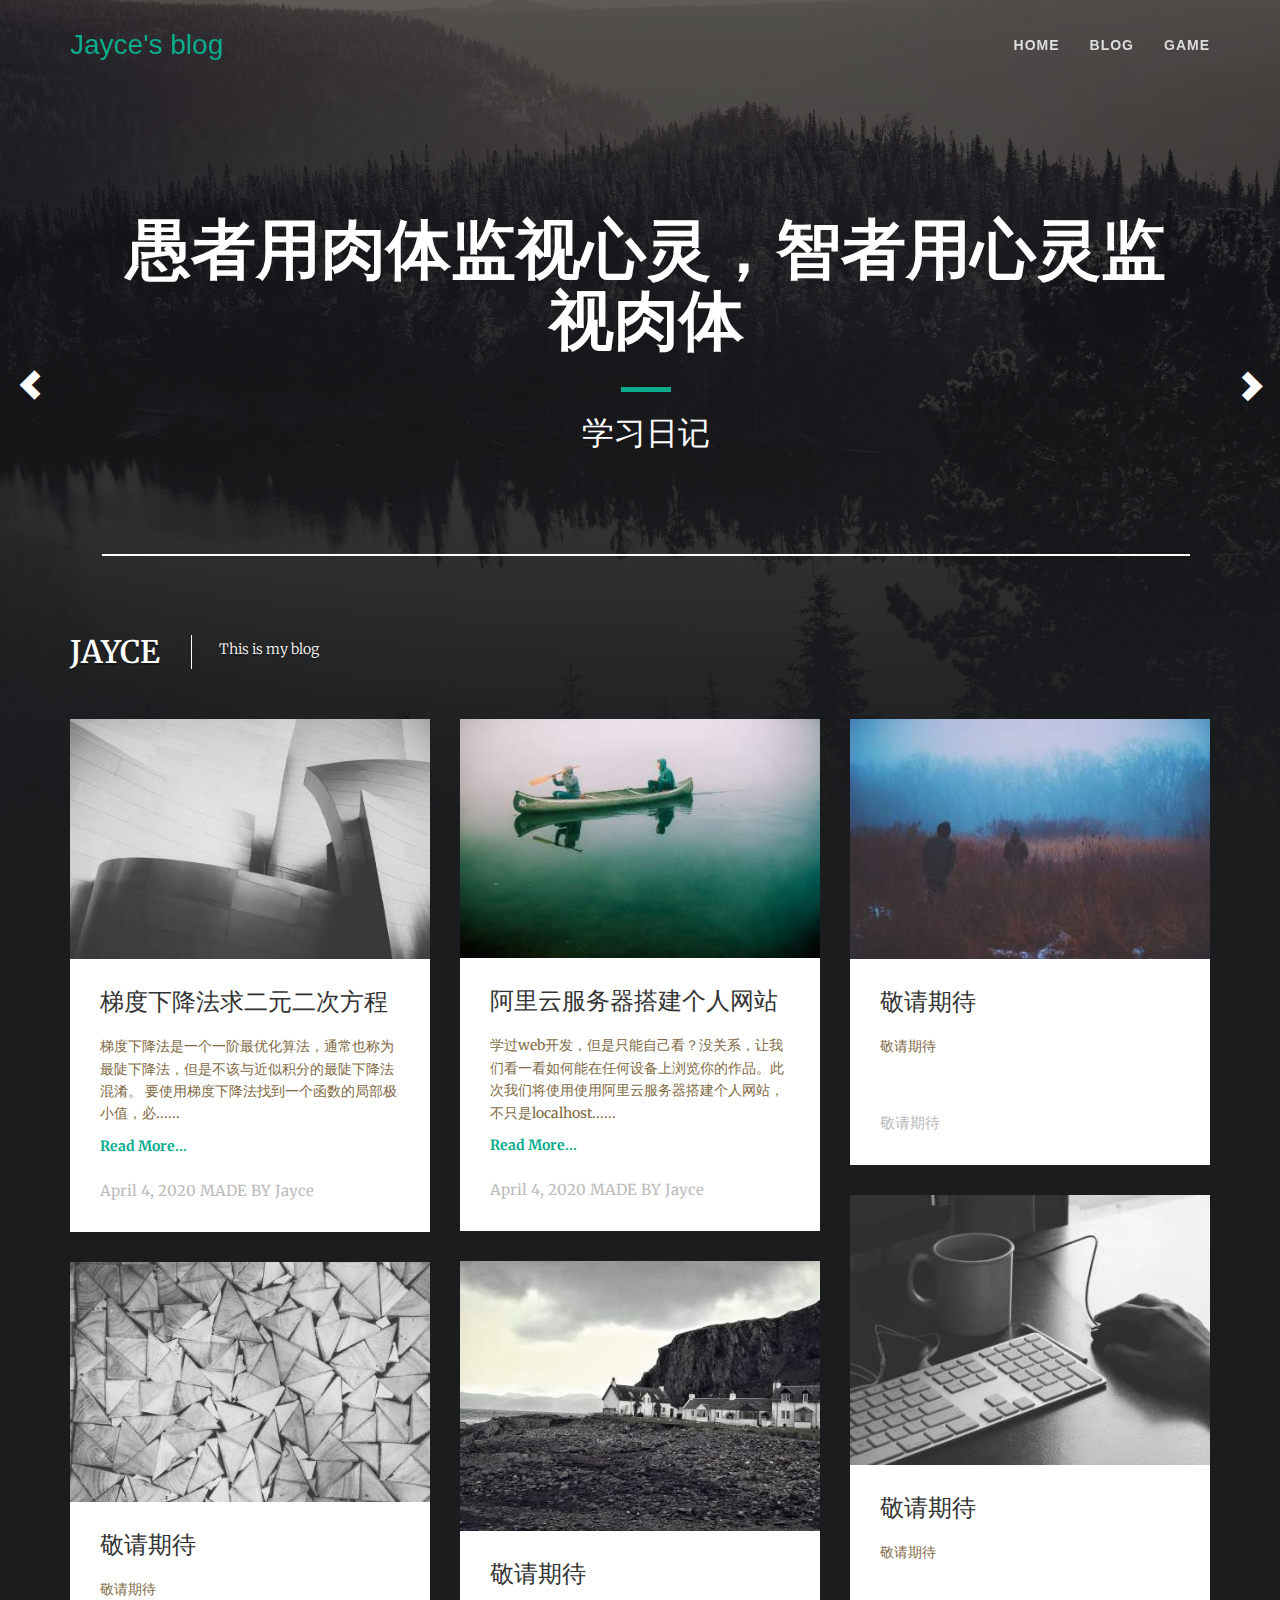
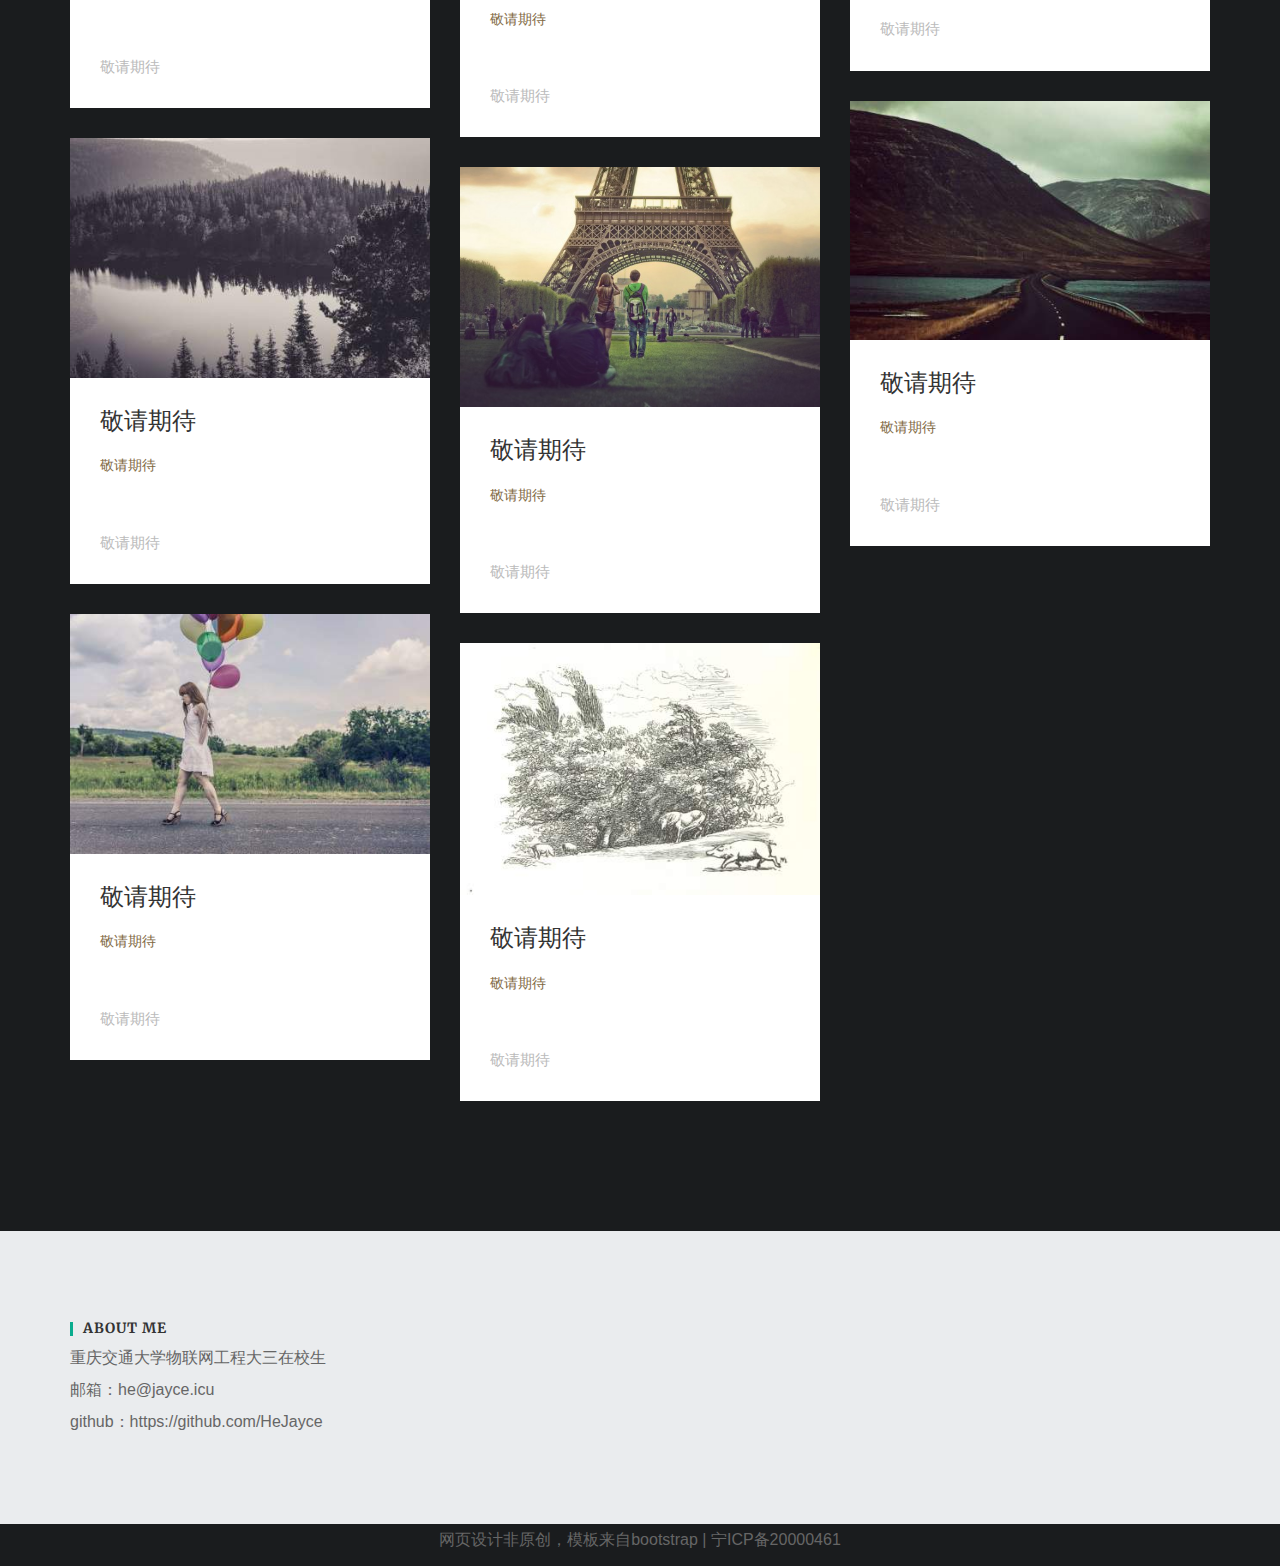
==== index.html @ 43f6f94f "web" ====
<html>
<head>
  <!-- META DATA -->
	<meta charset="utf-8" />
    <meta http-equiv="X-UA-Compatible" content="IE=edge" />
    <meta name="viewport" content="width=device-width, initial-scale=1" />
    <meta name="description" content="Free Bootstrap Themes by HTML5XCSS3 dot com - Free Responsive Html5 Templates">
	<meta name="author" content="#">
	


	<title>Jayce</title>
 
	<link rel="shortcut icon" href="E:\OneDrive - mails.cqjtu.edu.cn\AllCode\web\icon.png">









	
	<!-- Bootstrap Core CSS -->
    <link rel="stylesheet" href="css/bootstrap.min.css"  type="text/css">
	
	<!-- Owl Carousel Assets -->
    <link href="owl-carousel/owl.carousel.css" rel="stylesheet">
    <!-- <link href="owl-carousel/owl.theme.css" rel="stylesheet"> -->
	
	<!-- Custom CSS -->
    <link rel="stylesheet" href="css/style.css">
	
	<!-- Custom Fonts -->
    <link rel="stylesheet" href="font-awesome-4.4.0/css/font-awesome.min.css"  type="text/css">
	<link href='http://fonts.googleapis.com/css?family=Asap:400,700' rel='stylesheet' type='text/css'>
	
	
	<!-- HTML5 Shim and Respond.js IE8 support of HTML5 elements and media queries -->
    <!-- WARNING: Respond.js doesn't work if you view the page via file:// -->
    <!--[if lt IE 9]>
        <script src="js/html5shiv.js"></script>
        <script src="js/respond.min.js"></script>
    <![endif]-->
	
</head>

 <body class="index-page">

	<!-- /////////////////////////////////////////Navigation -->
    <nav class="navbar navbar-default navbar-fixed-top">
        <div class="container">
            <!-- Brand and toggle get grouped for better mobile display -->
            <div class="navbar-header page-scroll">
                <button type="button" class="navbar-toggle" data-toggle="collapse" data-target="#bs-example-navbar-collapse-1">
                    <span class="sr-only">Toggle navigation</span>
                    <span class="icon-bar"></span>
                    <span class="icon-bar"></span>
                    <span class="icon-bar"></span>
                </button>
                <a class="navbar-brand page-scroll" href="index.html">Jayce's blog</a>
            </div>

            <!-- Collect the nav links, forms, and other content for toggling -->
            <div class="collapse navbar-collapse" id="bs-example-navbar-collapse-1">
                <ul class="nav navbar-nav navbar-right">
					<li>
                        <a class="page-scroll" href="index.html">Home</a>
                    </li>
					<li>
                        <a class="page-scroll" href="archive.html">Blog</a>
                    </li>
                    <li>
                        <a class="page-scroll" href="Game/game.html">game</a>
                    </li>
                </ul>
            </div>
            <!-- /.navbar-collapse -->
        </div>
        <!-- /.container-fluid -->
    </nav>
	<!-- Navigation -->

	<!-- CAROUSEL -->
	<div id="carousel-example-generic" class="carousel slide hidden-xs" data-ride="carousel" data-interval="4000">
		<!-- Wrapper for slides -->
		<div class="carousel-inner">
			<div class="item active">
				<img src="images/banner1.jpg" alt="...">
				<!-- Static Header -->
				<div class="container">
				<div class="header-text hidden-xs">
					<div class="col-md-12 text-center">
						<h1>愚者用肉体监视心灵，智者用心灵监视肉体</h1>
						<hr>
						<p><font size="6" face="arial" color="white">学习日记</font></p>
						
	
	
						
					</div>
				</div><!-- /header-text -->
				</div>
			</div>
			<div class="item">
				<img src="images/banner2.jpg" alt="...">
				<!-- Static Header -->
				<div class="header-text hidden-xs">
					<div class="col-md-12 text-center">
						<h1>愚者用肉体监视心灵，智者用心灵监视肉体</h1>
						<hr>
						<p><font size="6" face="arial" color="white">学习日记</font></p>
					</div>
				</div><!-- /header-text -->
			</div>
			
		</div>
		<!-- Controls -->
		<a class="left carousel-control" href="#carousel-example-generic" role="button" data-slide="prev">
			<span class="glyphicon glyphicon-chevron-left"></span>
		</a>
		<a class="right carousel-control" href="#carousel-example-generic" role="button" data-slide="next">
			<span class="glyphicon glyphicon-chevron-right"></span>
		</a>
	</div> <!-- Carousel -->
	
	<header class="container">
		<div class="site-branding">
			<h1 class="site-title">
				<a href="index.html">
					<span>Jayce</span>
				</a>
			</h1>
			<h2 class="site-description">This is my blog</h2>
		</div>
	
	</header>
	
	<!-- /////////////////////////////////////////Content -->










	<div id="page-content">
	
		<!-- ////////////Content Box 01 -->
		<section class="box-content box-1">
			<div class="container">
				<div class="row">
					<div class="col-md-4">
						<div class="box-item">
							<img src="images/13.jpg" class="img-responsive"/>
							<div class="content">
								<h3>梯度下降法求二元二次方程</h3>
								<p>梯度下降法是一个一阶最优化算法，通常也称为最陡下降法，但是不该与近似积分的最陡下降法混淆。 要使用梯度下降法找到一个函数的局部极小值，必......</p>
								<a href="AIweek6.html">Read More...</a>
								<br><br>
								<span>April 4, 2020 MADE BY Jayce</span><br>
							</div>
						</div>
						<div class="box-item">
							<img src="images/1.jpg" class="img-responsive"/>
							<div class="content">
								<h3>敬请期待</h3>
								<p>敬请期待</p>
								<!-- <a href="single.html">Read More...</a> -->
								<br><br>
								<span>敬请期待</span><br>
							</div>
						</div>
						<div class="box-item">
							<img src="images/2.jpg" class="img-responsive"/>
							<div class="content">
								<h3>敬请期待</h3>
								<p>敬请期待</p>
								<!-- <a href="single.html">Read More...</a> -->
								<br><br>
								<span>敬请期待</span><br>
							</div>
						</div>
						<div class="box-item">
							<img src="images/10.jpg" class="img-responsive"/>
							<div class="content">
								<h3>敬请期待</h3>
								<p>敬请期待</p>
								<!-- <a href="single.html">Read More...</a> -->
								<br><br>
								<span>敬请期待</span><br>
							</div>
						</div>
					</div>
					<div class="col-md-4">
						<div class="box-item">
							<img src="images/3.jpg" class="img-responsive"/>
							<div class="content">
								<h3>阿里云服务器搭建个人网站</h3>
								<p>学过web开发，但是只能自己看？没关系，让我们看一看如何能在任何设备上浏览你的作品。此次我们将使用使用阿里云服务器搭建个人网站，不只是localhost......</p>
								<a href="Aliyun.html">Read More...</a>
								<br><br>
								<span>April 4, 2020 MADE BY Jayce</span><br>
							</div>
						</div>
						<div class="box-item">
							<img src="images/4.jpg" class="img-responsive"/>
							<div class="content">
								<h3>敬请期待</h3>
								<p>敬请期待</p>
								<!-- <a href="single.html">Read More...</a> -->
								<br><br>
								<span>敬请期待</span><br>
							</div>
						</div>
						<div class="box-item">
							<img src="images/8.jpg" class="img-responsive"/>
							<div class="content">
								<h3>敬请期待</h3>
								<p>敬请期待</p>
								<!-- <a href="single.html">Read More...</a> -->
								<br><br>
								<span>敬请期待</span><br>
							</div>
						</div>
						<div class="box-item">
							<img src="images/11.jpg" class="img-responsive"/>
							<div class="content">
								<h3>敬请期待</h3>
								<p>敬请期待</p>
								<!-- <a href="single.html">Read More...</a> -->
								<br><br>
								<span>敬请期待</span><br>
							</div>
						</div>
					</div>
					<div class="col-md-4">
						<div class="box-item">
							<img src="images/5.jpg" class="img-responsive"/>
							<div class="content">
								<h3>敬请期待</h3>
								<p>敬请期待</p>
								<!-- <a href="single.html">Read More...</a> -->
								<br><br>
								<span>敬请期待</span><br>
							</div>
						</div>

						<div class="box-item">
							<img src="images/6.jpg" class="img-responsive"/>
							<div class="content">
								<h3>敬请期待</h3>
								<p>敬请期待</p>
								<!-- <a href="single.html">Read More...</a> -->
								<br><br>
								<span>敬请期待</span><br>
							</div>
						</div>
						<div class="box-item">
							<img src="images/7.jpg" class="img-responsive"/>
							<div class="content">
								<h3>敬请期待</h3>
								<p>敬请期待</p>
								<!-- <a href="single.html">Read More...</a> -->
								<br><br>
								<span>敬请期待</span><br>
							</div>
						</div>
					</div>
				</div>
			</div>
		</section>
	</div>
	
	<!-- FOOTER -->
	<footer>
		<div class="wrap-footer">
			<div class="container">
				<div class="row"> 
					<div class="col-footer col-md-3">
						<h2 class="footer-title">About Me</h2>
						<p><font size="3" face="arial" color=#666666>重庆交通大学物联网工程大三在校生</font></p>
						<p><font size="3" face="arial" color=#666666>邮箱：he@jayce.icu</font></p>
						<p><font size="3" face="arial" color=#666666>github：https://github.com/HeJayce</font></p>


					</div>
				</div>
			</div>
		</div>
		
		<div class="container" style="padding: 5px 5px 5px;" >
		<div align="center" style="border:1px ">
			<p><font size="3" face="arial" color=#666666>网页设计非原创，模板来自bootstrap  |   宁ICP备20000461</font></p>
			</div>
	</footer>
  
	<!-- jQuery -->
	<script type="text/javascript" src="js/jquery-2.1.1.js"></script>
	<script type="text/javascript" src="js/bootstrap.min.js"></script>
	
	<!-- Custom Theme JavaScript -->
	<script src="js/agency.js"></script>

	<!-- Plugin JavaScript -->
	<script src="js/jquery.easing.min.js"></script>
	<script src="js/classie.js"></script>
	<script src="js/cbpAnimatedHeader.js"></script>
	
</body>
</html>
---- css/style.css ----
/* ==== Google font ==== */
@import url(https://fonts.googleapis.com/css?family=Merriweather);
@import url(https://fonts.googleapis.com/css?family=Open+Sans);

/* ---------------------------------------------------------------------------- */
/* ------------------------------------Html-Body------------------------------- */
/* ---------------------------------------------------------------------------- */
body {font-family: 'Merriweather', serif;color: #666;background: #1A1C1E;font-size: 14px;line-height: 1.6em;font-weight: 400;position: relative;}
html, body {width:100%; padding:0; margin:0;}

::-moz-selection{background:#000;color:#fff;text-shadow:none}
::selection{background:#000;color:#fff;text-shadow:none}
/* ---------------------------------------------------------------------------- */
/* ---------------------------------------------------------------------------- */
/* ---------------------------------------------------------------------------- */
html { -webkit-text-size-adjust: none;}
.video embed,.video object,.video iframe { width: 100%;  height: auto;}
img{max-width:100%;	height: auto;width: auto\9; /* ie8 */}
figure { margin: 0; }

h1 {font-size: 38px;}
h2 {font-size: 36px;}
h3 {font-size: 32px;}
h4 {font-size: 28px;}
h5 {font-size: 24px;}
h6 {font-size: 20px;}

h1,h2,h3,h4,h5,h6 {font-weight: 600;color: #111;}

p { color:#816943;}

a {
   color: #333;
   -webkit-transition: all .2s ease-in-out;
   -moz-transition: all .2s ease-in-out;
   transition: all .2s ease-in-out;
}

a:hover,
a:focus {text-decoration: underline;color: #333;}

input:not([type]), input[type="color"], input[type="email"], input[type="number"], input[type="password"], input[type="tel"], input[type="url"], input[type="text"], input[type="search"], textarea, .form-control, select {
    border: 2px solid #E7E7E7;
    border-radius: 0 0 0 0;
    box-shadow: none;
    color: #999999;
    display: block;
    font-size: 14px;
    font-weight: normal;
    height: 40px;
    line-height: 1.2;
    margin: 10px 0;
    outline: medium none;
    padding: 5px 10px 0;
    transition: border-color 0.2s ease-in-out 0s, color 0.2s ease-in-out 0s;
    width: 100%;
	background-color: transparent;
    border: 2px solid #444444;
}

.f-right{float: right;}
.f-left{float: left;}
.t-center{text-align: center; margin: 0 auto;}
.t-right{text-align: right;}
.t-left{text-align: left;}

.post{}
.post:after, .post:before, article:after, article:before, section:after, section:before{clear: both; content: '\0020'; display: block; visibility: hidden; width: 0; height: 0;}

.clear{content: "\0020"; display: block; height: 0; clear: both; visibility: hidden; }
.clearfix:after, .clearfix:before{clear: both; content: '\0020'; display: block; visibility: hidden; width: 0; height: 0;}
.copyrights{
	text-indent:-9999px;
	height:0;
	line-height:0;
	font-size:0;
	overflow:hidden;
}
.no-gutter > [class*=col-] {
    padding-right: 0;
    padding-left: 0;
}

.text-primary {
    color: #0AAC8E;
}

hr{max-width: 50px;
    border-color: #0AAC8E;
    border-width: 5px;}

/* ---------------------------------------------------------------------------- */
/* ----------------------------------Navbar------------------------------------ */
/* ---------------------------------------------------------------------------- */
.navbar-default .navbar-nav > .active > a, .navbar-default .navbar-nav > .active > a:hover, .navbar-default .navbar-nav > .active > a:focus{background: none;}
.navbar-default {border-color: transparent;background-color: #222;}
.navbar-default .navbar-brand {font-family: Helvetica,Arial,cursive;color: #0AAC8E;}
.navbar-default .navbar-brand:hover,
.navbar-default .navbar-brand:focus,
.navbar-default .navbar-brand:active,
.navbar-default .navbar-brand.active {color: #fec503;}

.navbar-default .navbar-collapse {border-color: rgba(255,255,255,.02);}

.navbar-default .navbar-toggle {border: none;background-color: #0AAC8E;}
.navbar-default .navbar-toggle span.icon-bar{background-color: #fff;}
.navbar-default .navbar-toggle:hover,
.navbar-default .navbar-toggle:focus {background-color: #0AAC8E;}

.navbar-default .nav li a {text-transform: uppercase;font-family: Helvetica,Arial,sans-serif;font-weight: bold;letter-spacing: 1px;color: #ddd;}
.navbar-default .nav li a:hover,
.navbar-default .nav li a:focus {outline: 0;color: #fff;}

.navbar-default .navbar-nav>.active>a {border-radius: 0;color: #ddd;background: none;}
.navbar-default .navbar-nav>.active>a:hover,
.navbar-default .navbar-nav>.active>a:focus {}

@media(min-width:768px) {
    .navbar-default {
        padding: 20px 0;
        border: 0;
        background-color: transparent;
        -webkit-transition: padding .3s;
        -moz-transition: padding .3s;
        transition: padding .3s;
    }

    .navbar-default .navbar-brand {
        font-size: 2em;
        -webkit-transition: all .3s;
        -moz-transition: all .3s;
        transition: all .3s;
    }
    .navbar-default.navbar-shrink {
        padding: 0;
        background-color: rgba(0, 0, 0, 0.9);
    }
	
	.navbar-default.navbar-shrink .nav li a{color: #ddd;}
	.navbar-default.navbar-shrink .nav li a:hover,
	.navbar-default.navbar-shrink .nav li a:focus
	{color: #fff;}
	
    .navbar-default.navbar-shrink .navbar-brand {
        font-size: 1.5em;
    }
}

/* Carousel Styles */
.carousel-inner {position: relative;z-index: -1;}
.carousel-inner::before{background: rgba(0, 0, 0, 0.6) linear-gradient(transparent, #1a1c1e) repeat scroll 0 0;bottom: 0;content: "";display: block;height: 100%;left: 0;position: absolute;width: 100%;z-index: 10;}
.carousel-inner img {width: 100%;}

.carousel-control {width: 0;}
.carousel-control.left,
.carousel-control.right {opacity: 1;filter: alpha(opacity=100);background-image: none;background-repeat: no-repeat;text-shadow: none;}
.carousel-control .glyphicon-chevron-left, 
.carousel-control .glyphicon-chevron-right, 
.carousel-control .icon-prev, 
.carousel-control .icon-next {position: absolute;top: 45%;z-index: 5;display: inline-block;}
.carousel-control .glyphicon-chevron-left,
.carousel-control .icon-prev {left: 30px;}
.carousel-control .glyphicon-chevron-right,
.carousel-control .icon-next {right: 30px;}
.carousel-control.left span:hover,
.carousel-control.right span:hover {opacity: .7;filter: alpha(opacity=70);}


.carousel-inner > .item {margin-left:0;margin-top:0;margin-bottom:0;padding-left: 0;width: 100%;height: auto;}
.carousel-inner > .item > img,
.carousel-inner > .item > a > img {display: block;max-width: 100%;height: auto;margin-left:0;padding-left: 0;}

/* Carousel Header Styles */
.header-text {position: absolute;top: 25%;left: 8%;right: auto;width: 85%;color: #fff;z-index: 9999;border-bottom: 2px solid #fff;padding-bottom: 60px;}
.header-text h1{margin-top: 0;margin-bottom: 0;text-transform: uppercase;font-weight: 700;color: #fff;font-size: 65px;}
.header-text hr{margin: 30px auto;}
.header-text p{ margin-bottom: 50px;font-size: 18px;font-weight: 300;color: rgba(255,255,255,.7);}
.header-text .btn-primary{background-color: #0AAC8E;border:none;padding: 10px 20px;}


/* ---------------------------------------------------------------------------- */
/* ----------------------------------Header------------------------------------ */
/* ---------------------------------------------------------------------------- */	
.sub-page header{min-height: 250px;padding: 130px 7px 0;}
.index-page header{margin-top: -220px;margin-bottom: 250px;}
@media(max-width:767px){
	.index-page header{margin-top: 130px;margin-bottom: 0px;}
}
.site-branding {
    display: inline-block;
    float: left;
    margin: 0;
}
h2.site-description {
    margin: 7px;
    padding-left: 1.2em;
	font-size: 14px;
	font-weight: 300;
}
.site-title, .site-description {
    display: inline-block;
    margin: 0;
    vertical-align: top;
	text-shadow: 0 2px 0 rgba(0, 0, 0, 0.4);
	color: #fff;
}
h1.site-title{font-size: 31px;text-transform: uppercase;color: #fff;border-right: 1px solid #fff;padding-right: 1em;}
h1.site-title a{color: #fff;margin: 0;}
h1.site-title a:hover {text-decoration: none;}

.social-links{float: right;}
.social-links i.fa{color: #fff;text-shadow: 0 2px 0 rgba(0, 0, 0, 0.4);font-size: 27px;margin: 0 4px;}

/* ---------------------------------------------------------------------------- */
/* ---------------------------------Content------------------------------------ */
/* ---------------------------------------------------------------------------- */	
#page-content{}

/* ---HomePage--- */
.index-page .box-content {padding: 100px 0;}
.index-page .box-content.box-1 {margin-top: -300px;}
@media(max-width:767px){
	.index-page .box-content.box-1 {margin-top: 0;}
}
.box-content.box-1 .box-item{background-color: #fff;margin: 0 auto 30px;max-width: 500px;}
.box-content.box-1 .box-item:hover img{opacity: 0.9;} 
.box-content.box-1 .box-item .content{padding: 10px 30px 30px;} 
.box-content.box-1 .box-item img {width: 100%;}
.box-content.box-1 .box-item a{color: #0aac8e;font-weight: bold;}
.box-content.box-1 .box-item .content h3{font-weight: 500;color: #333;font-size: 24px;margin-bottom: 20px;} 
.box-content.box-1 .box-item .content span{color: #bbb;font-size: 15px;}

/* ----------------- */
/* ---MainContent--- */
#main-content {margin: 0 0 80px;background: #fff;}
@media(max-width:767px){
}

article{}
article:after, article:before{clear: both; content: '\0020'; display: block; visibility: hidden; width: 0; height: 0;}
article .info {margin: 5px 0 10px 0;}
article .info span{display: block;}
article .info a{color: #17B3E8;text-decoration: none;}
article .info a:hover {color:#000;}
article h1 {font-size: 30px;}
article h2 {font-size: 22px;}
article img{width:auto;}
article .art-content{padding: 50px;}

/* ----------------- */
/* -----SideBar----- */
#sidebar{}

.widget{padding: 50px;}
.widget:after, .widget:before{clear: both; content: '\0020'; display: block; visibility: hidden; width: 0; height: 0;}
.widget ul li{list-style:none;}
.widget .heading { margin: 20px 0;}
.widget .heading h4 {font-size: 25px;}
.widget .content {margin-top:30px;}

.wid-related {}
.wid-related h4{font-weight: 500;font-size: 20px;}

/* ---------------------------------------------------------------------------- */
/* ----------------------------------Footer------------------------------------ */
/* ---------------------------------------------------------------------------- */
footer{color: #444;font-size: 13px;}
footer ul {padding: 0;margin-top: 10px;}
footer ul li{list-style: none;}
footer a {color: #444;}
footer a:hover {color: #fff;text-decoration: underline;}	

footer .col-footer{margin: 20px 0 30px;}

footer .wrap-footer{padding:50px 0; background-color:#EAECEE;}
footer .bottom-footer{background-color: #EAECEE;color: #fff;text-align: center;padding: 40px 0px 70px;}
footer .bottom-footer a{font-weight: bold;}
footer .bottom-footer a:hover{color: #444;}
footer ul.social-buttons li a{display: block;width: 35px;height: 35px;border-radius: 100%;font-size: 20px;color: #222;background-color: #fff;transition-duration: 0.4s;}
footer ul.social-buttons li a:hover{background-color: #0aac8e;color: #fff;}
footer ul.social-buttons li a i{margin-top: 7px;}

.footer-title:before {background-color: #0aac8e;content: "";height: 1em;left: 0;margin-top: -0.5em;position: absolute;top: 50%;width: 3px;}
.footer-title {display: block;font-weight: bold;letter-spacing: 1px;margin-top: -5px;padding-left: 13px;position: relative;text-transform: uppercase;font-size: 14px;color: #333;margin-top: 20px;}

.footer-tags a{color: #444; border: 1px solid #444; padding: 4px 10px;line-height: 2.4;font-size: 13px;text-transform: capitalize;}
.footer-tags a:hover{color: #fff;text-decoration: none;background: #0aac8e;border: 1px solid #0aac8e;}

.widget_recent_entries li{
    border-bottom: 1px solid rgba(255, 255, 255, 0.1);
    color: #999999;
    font-size: 11px;
    margin-bottom: 0;
    padding: 15px 0 16px;
    text-transform: uppercase;
}
 .widget_recent_entries li a:before {
    content: "";
    font-family: "FontAwesome";
    left: 0;
    line-height: 1;
    margin-top: -5px;
    position: absolute;
    top: 50%;
}
.widget_recent_entries li a {font-weight:bold;text-transform:uppercase;color: #444;display:inline-block;position:relative;padding-left:14px;letter-spacing:1px;font-size: 10px;}
/* ---------------------------------------------------------------------------- */
/* -------------------------------------Contact-------------------------------- */
/* ---------------------------------------------------------------------------- */
.contact h2{font-size: 34px; font-weight: 500;letter-spacing: 3px;padding-top: 20px ;text-align: center;}

#contact_form {padding:25px;}

#ff label {cursor:pointer;margin:px 0;display:block;font-weight:bold;}
#ff input {display:block;width:100%;color:#000;padding:10px;margin: 5px 0 25px 0;}
#ff textarea {display:block;width:100%;height:200px;background-color:#fff; color:#000;padding:10px;margin: 5px 0 25px 0;}

#ff .sendButton {border: none;cursor:pointer;background-color: #000;-webkit-border-radius:3px;-moz-border-radius:3px;border-radius:3px;;width:100px;color:#ffffff;}
#ff .sendButton:hover {background-color: #333;}

.message{text-align: center;margin: 50px 0;}
.message .wrap{	padding: 50px; background: #ffffff; border: 1px solid #333333;display: inline-block;border-radius: 5px;-webkit-border-radius: 5px;-moz-border-radius: 5px;-khtml-border-radius: 5px;}
.message .back{margin-top: 30px;}

/* ---------------------------------------------------------------------------- */
/* ------------------------------------Button---------------------------------- */
/* ---------------------------------------------------------------------------- */
.btn {
	border-radius: 2px;
	position: relative;
	display: inline-block;
	outline: none;
	color: #fff;
	text-decoration: none;
	text-transform: uppercase;
	letter-spacing: 1px;
	font-weight: 400;	
	text-shadow: 0 0 1px rgba(255,255,255,0.3);
	font-size: 13px;
}
a.btn:focus{outline: 0;}

.btn-skin {padding: 7px 20px;line-height: 26px;font-weight: bold;color: #fff;background-color: #0AAC8E;}

/* ---------------------------------------------------------------------------- */
/* ----------------------------------Background gradients---------------------------------- */
/* ---------------------------------------------------------------------------- */
.site-gradients figure:before { background-color: #000; }
.site-gradients-media:before{
	background: transparent;
	background: -webkit-linear-gradient(       top, rgba(26,28,30, 0) 0%, #1a1c1e 100% );
	background:         linear-gradient( to bottom, rgba(26,28,30, 0) 0%, #1a1c1e 100% );
}
.site-gradients-media{
	position: absolute;
	width: 100%;
	max-width: 100%;
	max-height: 100%; /* the banner will be the height of the screen size due to fixed positioning */
	left: 0;
	top: 0;
	overflow: hidden;
	z-index: -1;
}
.site-gradients-media:before{
	content: '';
	position: absolute;
	display: block;
	width: 100%;
	height: 62%;
	left: 0;
	bottom: 0;
	z-index: 1;
}
.site-gradients figure {
	position: relative;
	z-index: 0;
}
.site-gradients figure:before {
	content: '';
	position: absolute;
	display: block;
	width: 100%;
	height: 100%;
	left: 0;
	top: 0;
	opacity: .4;
	z-index: 1;
}

.site-gradients img {
	position: relative;
	width: 100%;
	height: auto;
	z-index: 0;
}
.site-gradients img {
	top: -20px;
	-webkit-transform: scaleX(-1);
	   -moz-transform: scaleX(-1);
		-ms-transform: scaleX(-1);
			transform: scaleX(-1);
	-webkit-filter: blur(10px) grayscale(100%) contrast(66%);
	   -moz-filter: blur(10px) grayscale(100%) contrast(66%);
		-ms-filter: blur(10px) grayscale(100%) contrast(66%);
			filter: blur(10px) grayscale(100%) contrast(66%);
	filter:progid:DXImageTransform.Microsoft.Blur(PixelRadius='10');
	filter: url('data:image/svg+xml;utf8,<svg xmlns="http://www.w3.org/2000/svg"><filter id="blur-grayscale-contrast"><feGaussianBlur stdDeviation="10" /><feColorMatrix type="matrix" values="0.3333 0.3333 0.3333 0 0 0.3333 0.3333 0.3333 0 0 0.3333 0.3333 0.3333 0 0 0 0 0 1 0" /><feComponentTransfer><feFuncR type="linear" slope=".66" intercept="-(0.5 * .66) + 0.5" /><feFuncG type="linear" slope=".66" intercept="-(0.5 * .66) + 0.5" /><feFuncB type="linear" slope=".66" intercept="-(0.5 * .66) + 0.5" /></feComponentTransfer></filter></svg>#blur-grayscale-contrast'); /* Firefox */
}
/* ---------------------------------------------------------------------------- */
/* --------------------------------Google-Map---------------------------------- */
/* ---------------------------------------------------------------------------- */
.maps iframe{
    pointer-events: none;
}
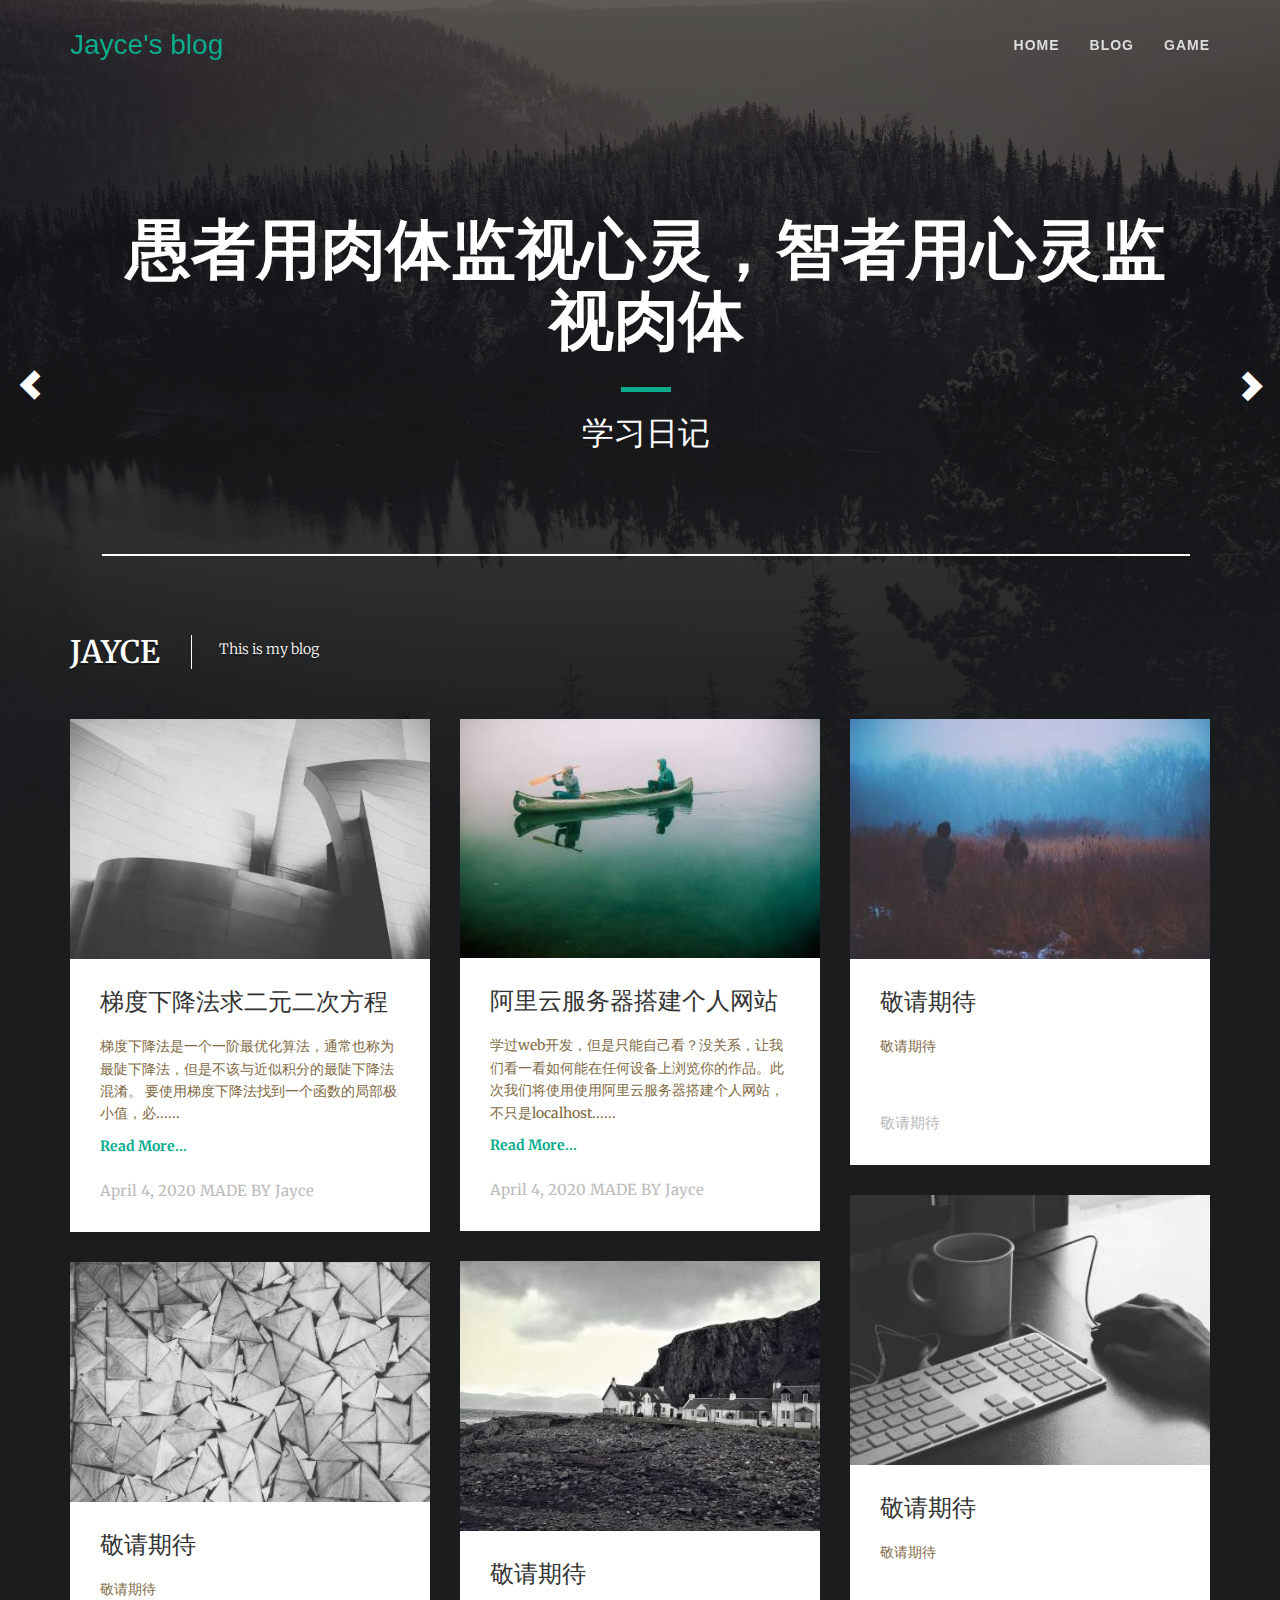
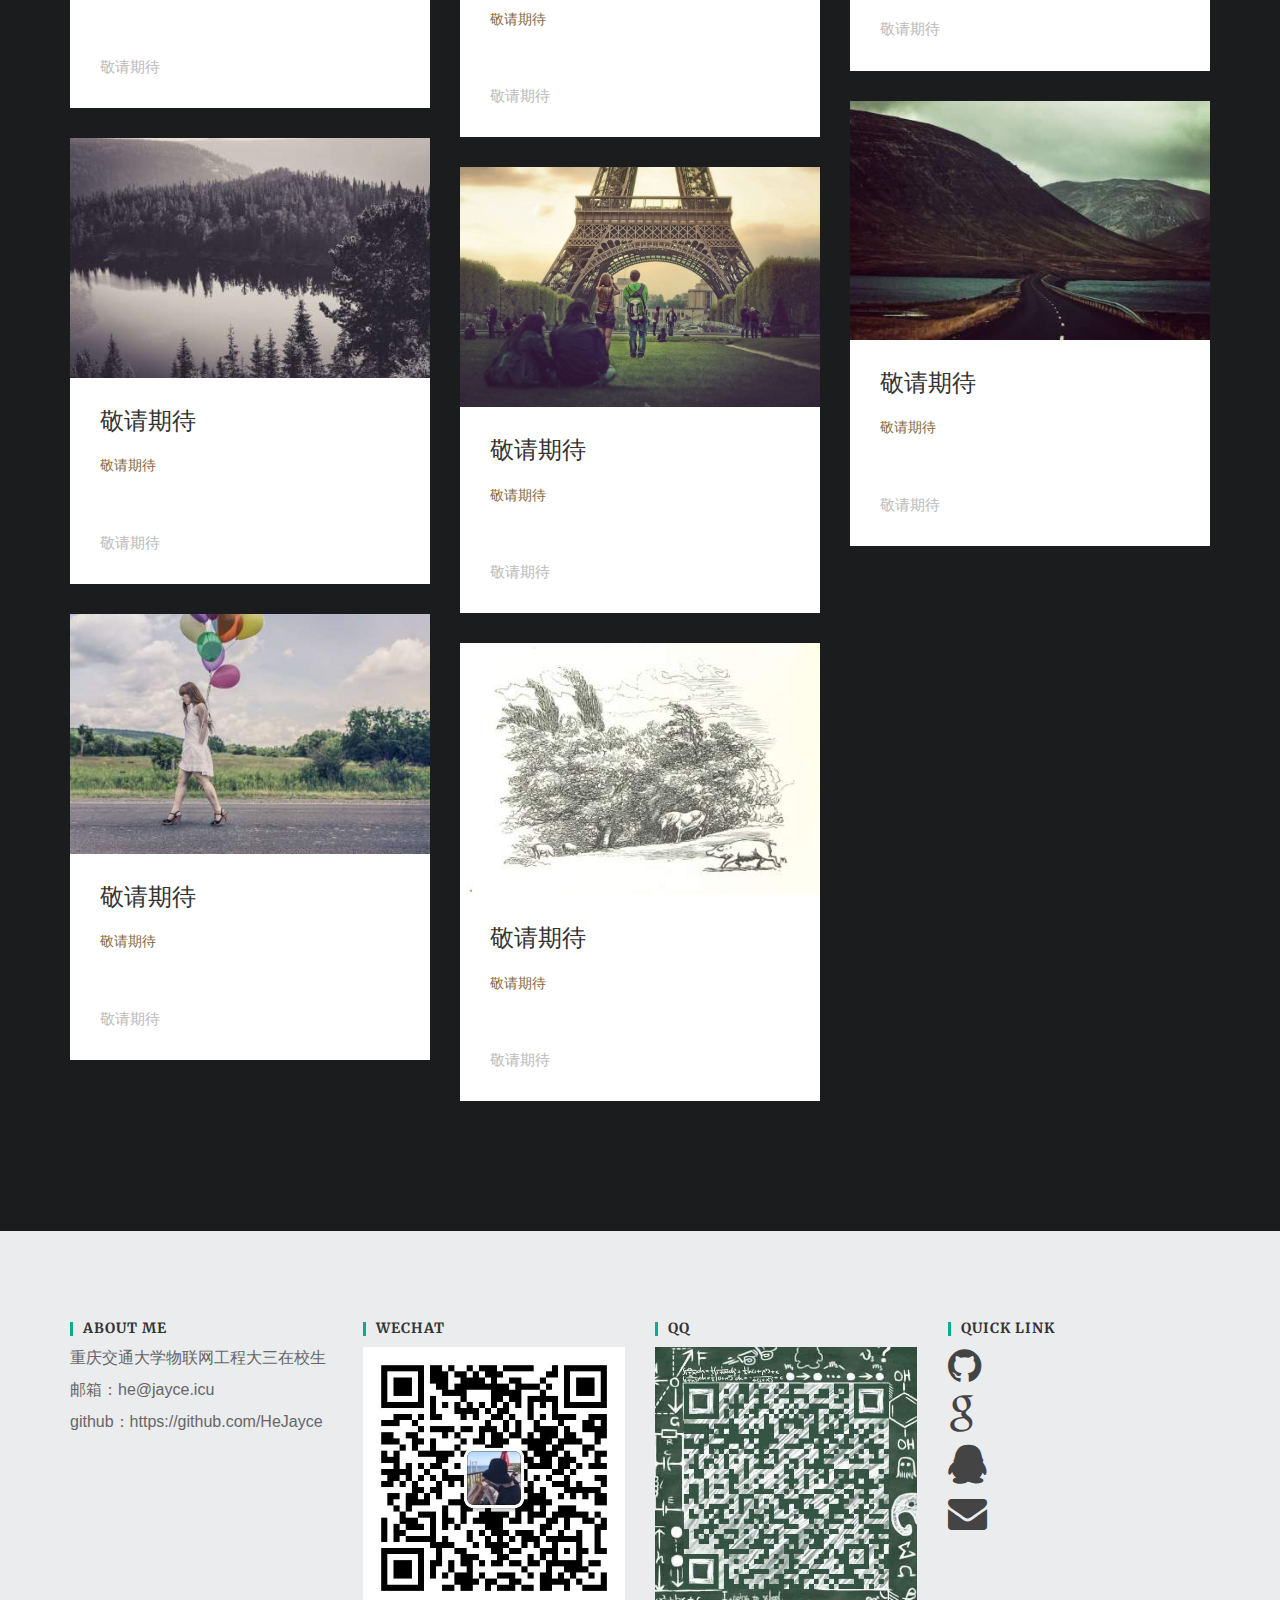
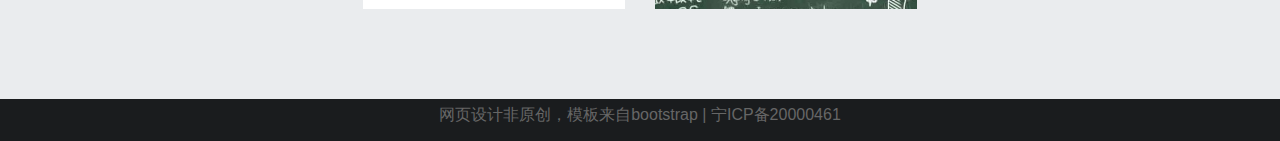
==== commit 4f7073b6: "web" ====
--- a/index.html
+++ b/index.html
@@ -11,15 +11,7 @@
 
 	<title>Jayce</title>
  
-	<link rel="shortcut icon" href="E:\OneDrive - mails.cqjtu.edu.cn\AllCode\web\icon.png">
-
-
-
-
-
-
-
-
+	<link rel="shortcut icon" href="icon.png">
 
 	
 	<!-- Bootstrap Core CSS -->
@@ -72,7 +64,7 @@
                         <a class="page-scroll" href="archive.html">Blog</a>
                     </li>
                     <li>
-                        <a class="page-scroll" href="Game/game.html">game</a>
+                        <a class="page-scroll" href="game/game.html">game</a>
                     </li>
                 </ul>
             </div>
@@ -283,11 +275,27 @@
 				<div class="row"> 
 					<div class="col-footer col-md-3">
 						<h2 class="footer-title">About Me</h2>
-						<p><font size="3" face="arial" color=#666666>重庆交通大学物联网工程大三在校生</font></p>
+						<p><font size="3" face="arial" color=#666666>重庆交通大学物联网工程大三在校生                                                                 </font></p>
 						<p><font size="3" face="arial" color=#666666>邮箱：he@jayce.icu</font></p>
 						<p><font size="3" face="arial" color=#666666>github：https://github.com/HeJayce</font></p>
-
-
+						
+
+					</div>
+					<div class="col-footer col-md-3">
+						<h2 class="footer-title">WECHAT</h2>
+				        <p><img src="blogpic\QQ图片20200414230413.jpg"></p>
+
+					</div>
+					<div class="col-footer col-md-3">
+						<h2 class="footer-title">QQ</h2>
+						<p><img src="blogpic\QQ图片20200414231154.jpg"></p>
+					</div>
+					<div class="col-footer col-md-3">
+						<h2 class="footer-title">Quick link						</h2>
+						<p><a href="https://github.com/HeJayce"><i class="fa fa-github fa-3x"></i></a></p>
+						<p><a href="https://www.google.com"><i class="fa fa-google fa-3x"></i></a></p>
+						<p><a href="tencent://message/?uin=1372712847&Site=1372712847&menu=yes"><i class="fa fa-qq fa-3x"></i></a></p>
+						<p><a href="mailto:he@jayce.icu"><i class="fa fa-envelope fa-3x"></i></a></p>
 					</div>
 				</div>
 			</div>
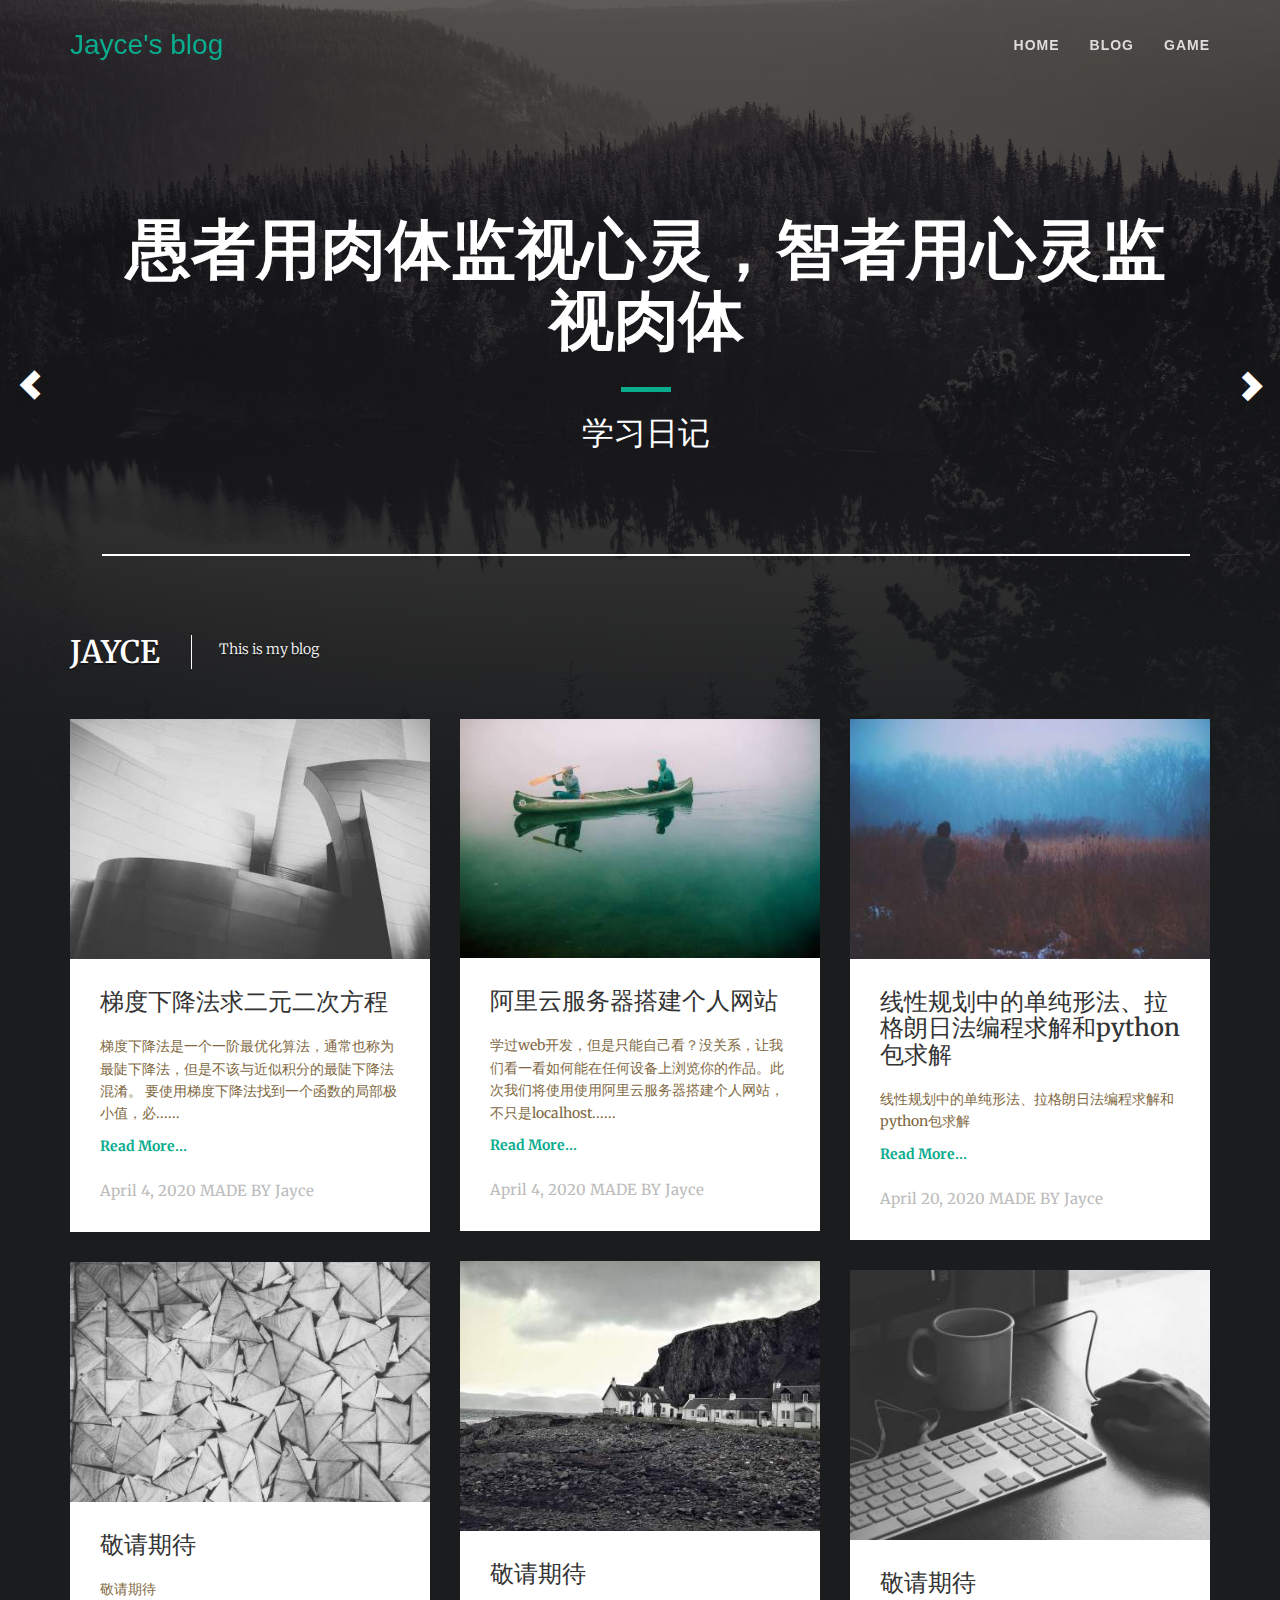
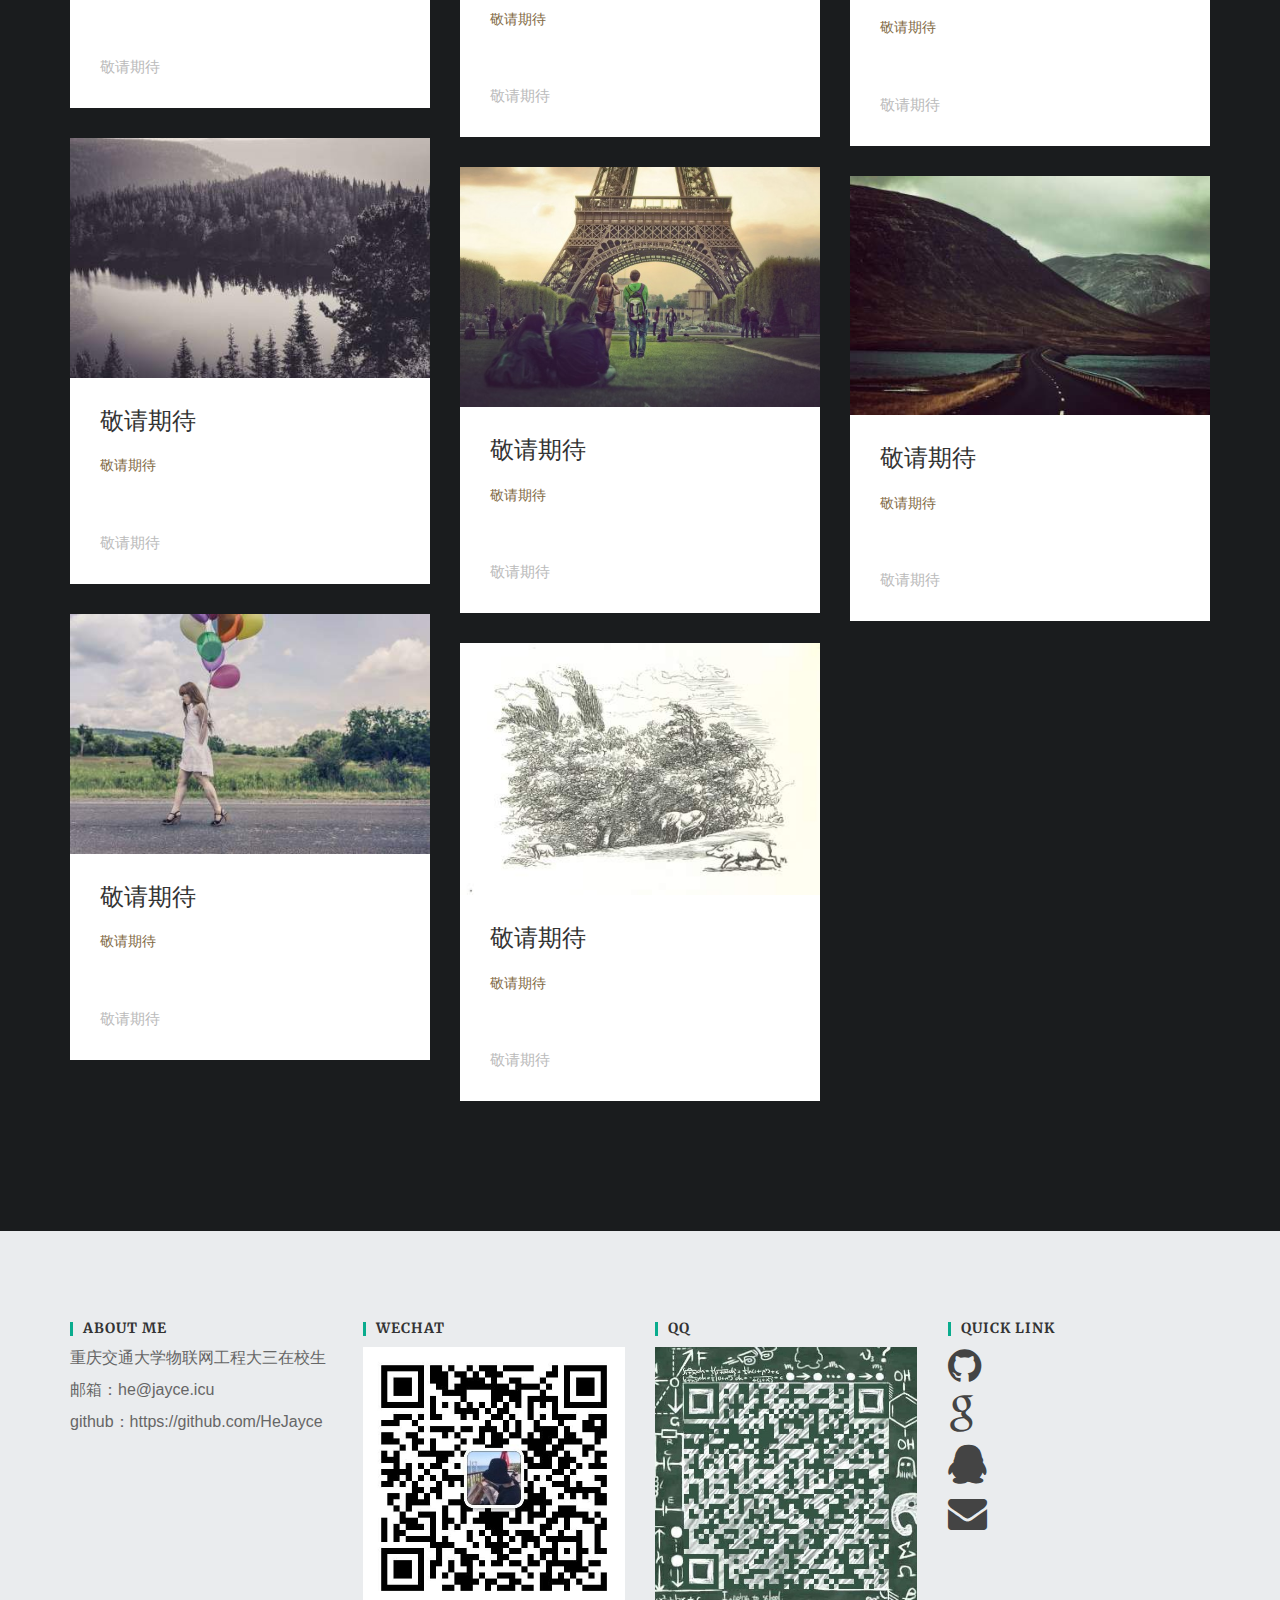
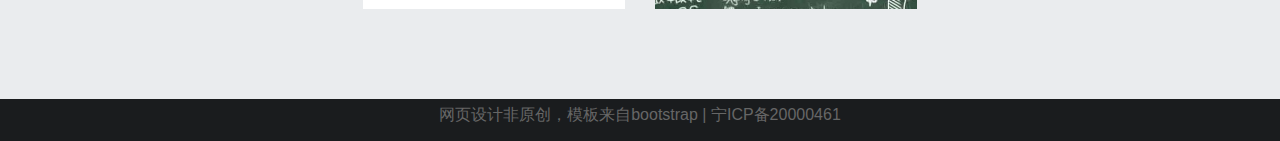
==== commit c5576683: "web" ====
--- a/index.html
+++ b/index.html
@@ -234,11 +234,11 @@
 						<div class="box-item">
 							<img src="images/5.jpg" class="img-responsive"/>
 							<div class="content">
-								<h3>敬请期待</h3>
-								<p>敬请期待</p>
-								<!-- <a href="single.html">Read More...</a> -->
-								<br><br>
-								<span>敬请期待</span><br>
+								<h3>线性规划中的单纯形法、拉格朗日法编程求解和python包求解</h3>
+								<p>线性规划中的单纯形法、拉格朗日法编程求解和python包求解</p>
+								<a href="AIweek9.html">Read More...</a>
+								<br><br>
+								<span>April 20, 2020 MADE BY Jayce</span><br>
 							</div>
 						</div>
 
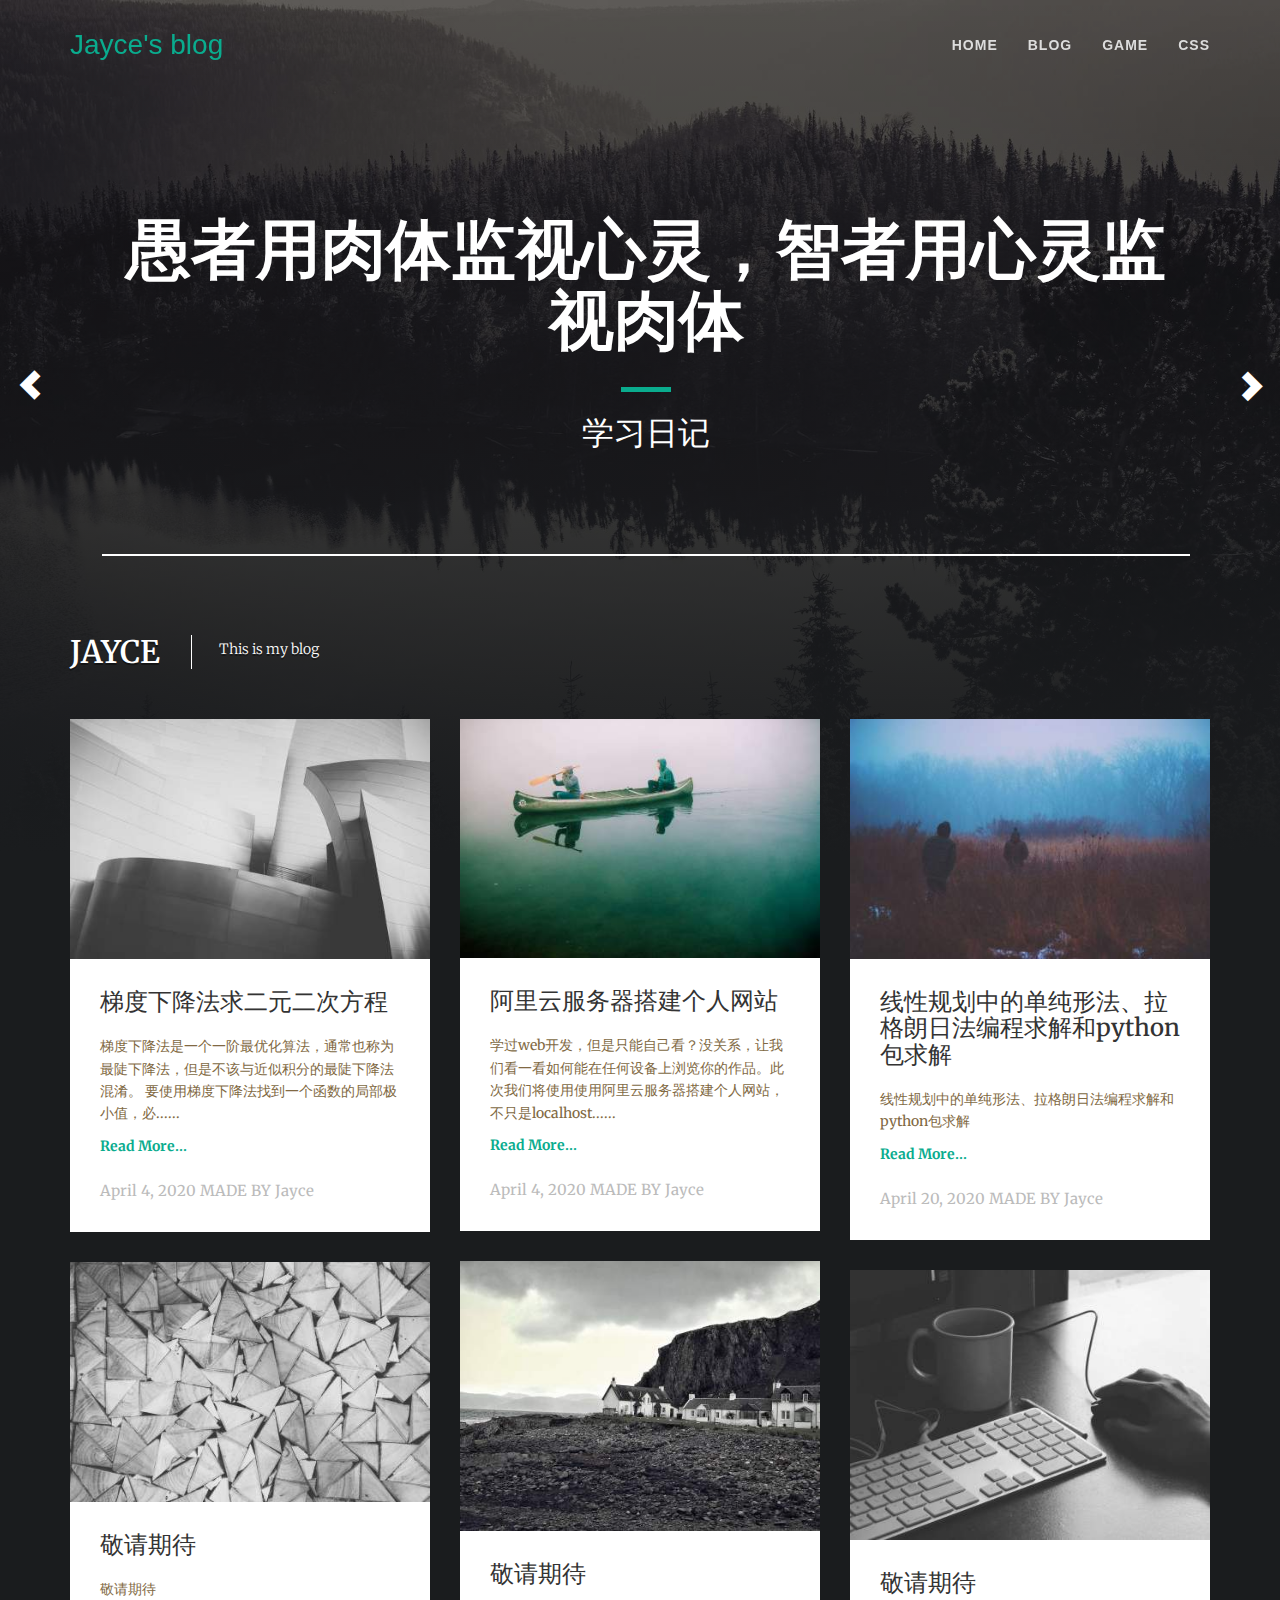
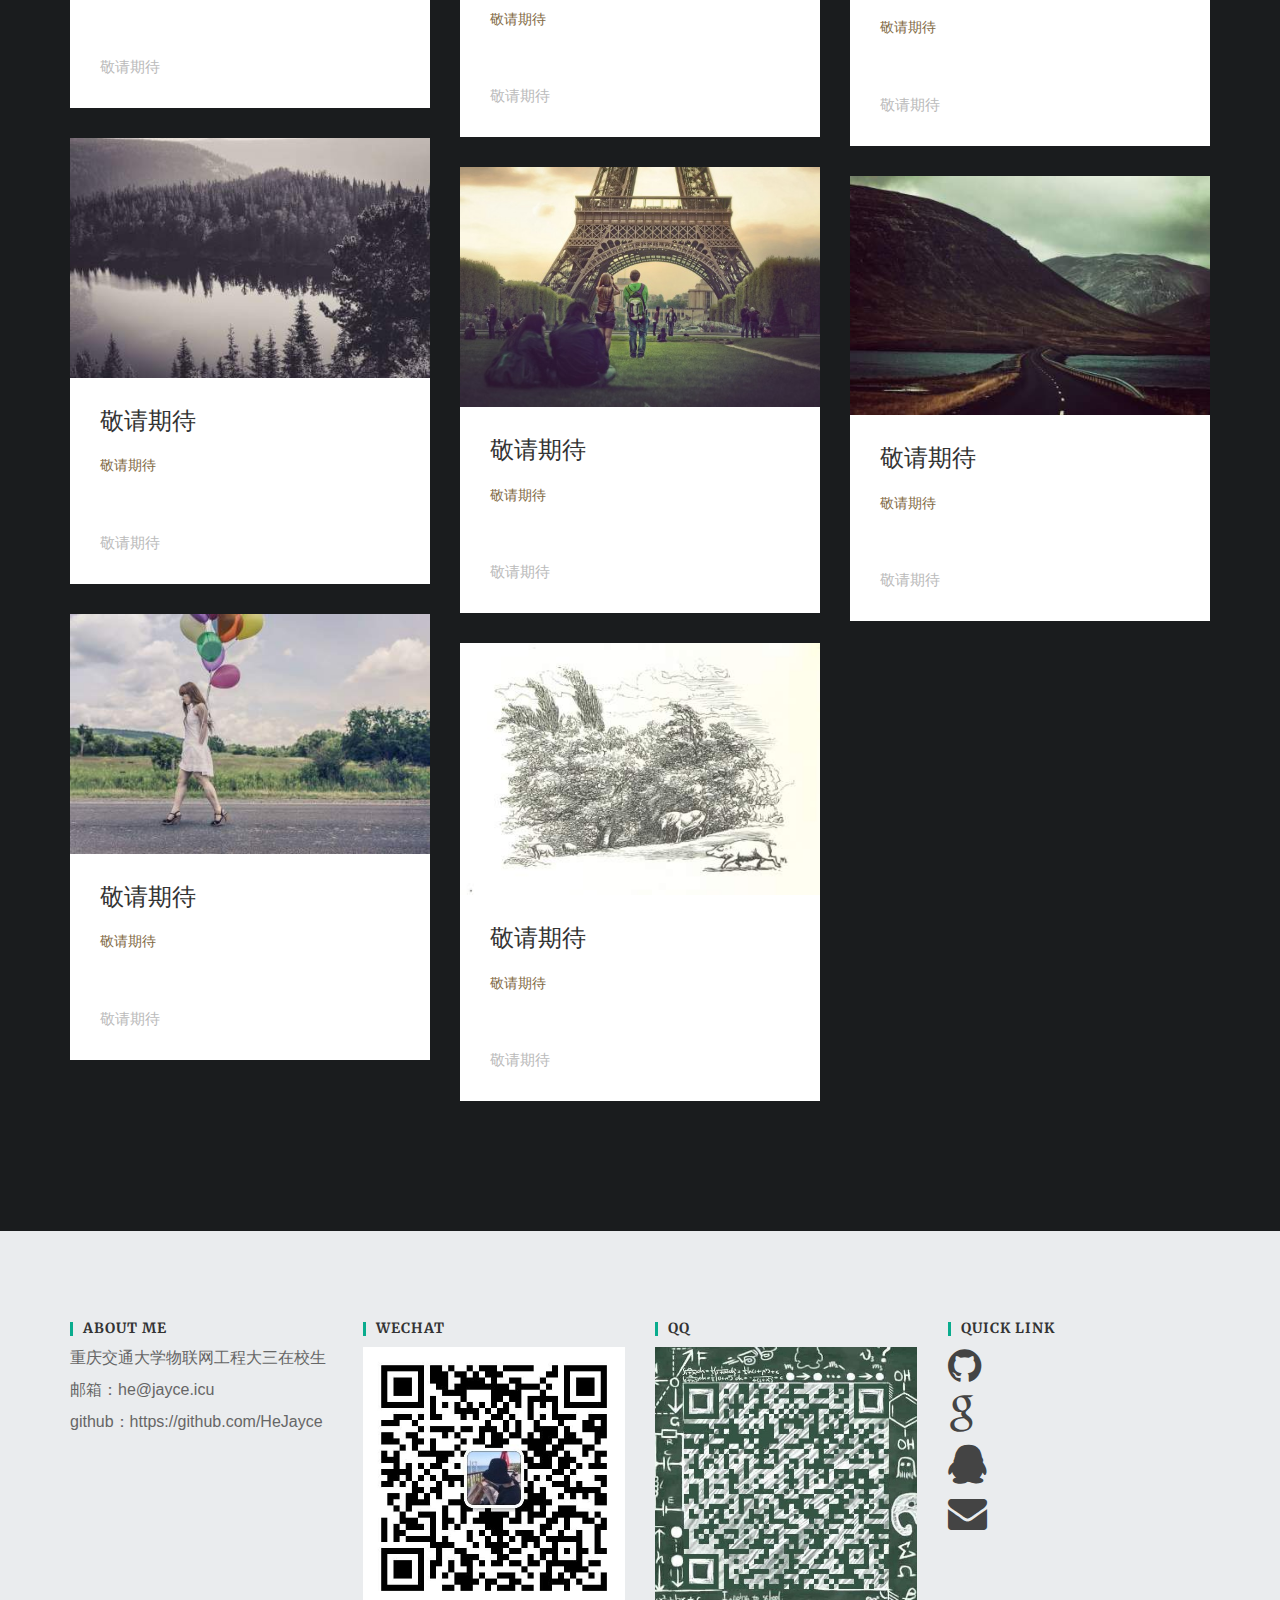
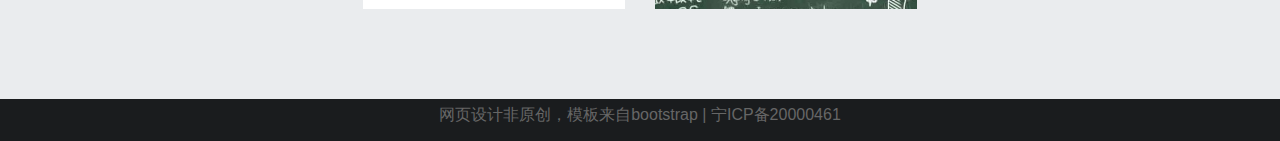
==== commit 4e369566: "add css game practice" ====
--- a/index.html
+++ b/index.html
@@ -66,6 +66,9 @@
                     <li>
                         <a class="page-scroll" href="game/game.html">game</a>
                     </li>
+					<li>
+						<a class="page-scroll" href="css_game/index.html">css</a>
+					</li>
                 </ul>
             </div>
             <!-- /.navbar-collapse -->
